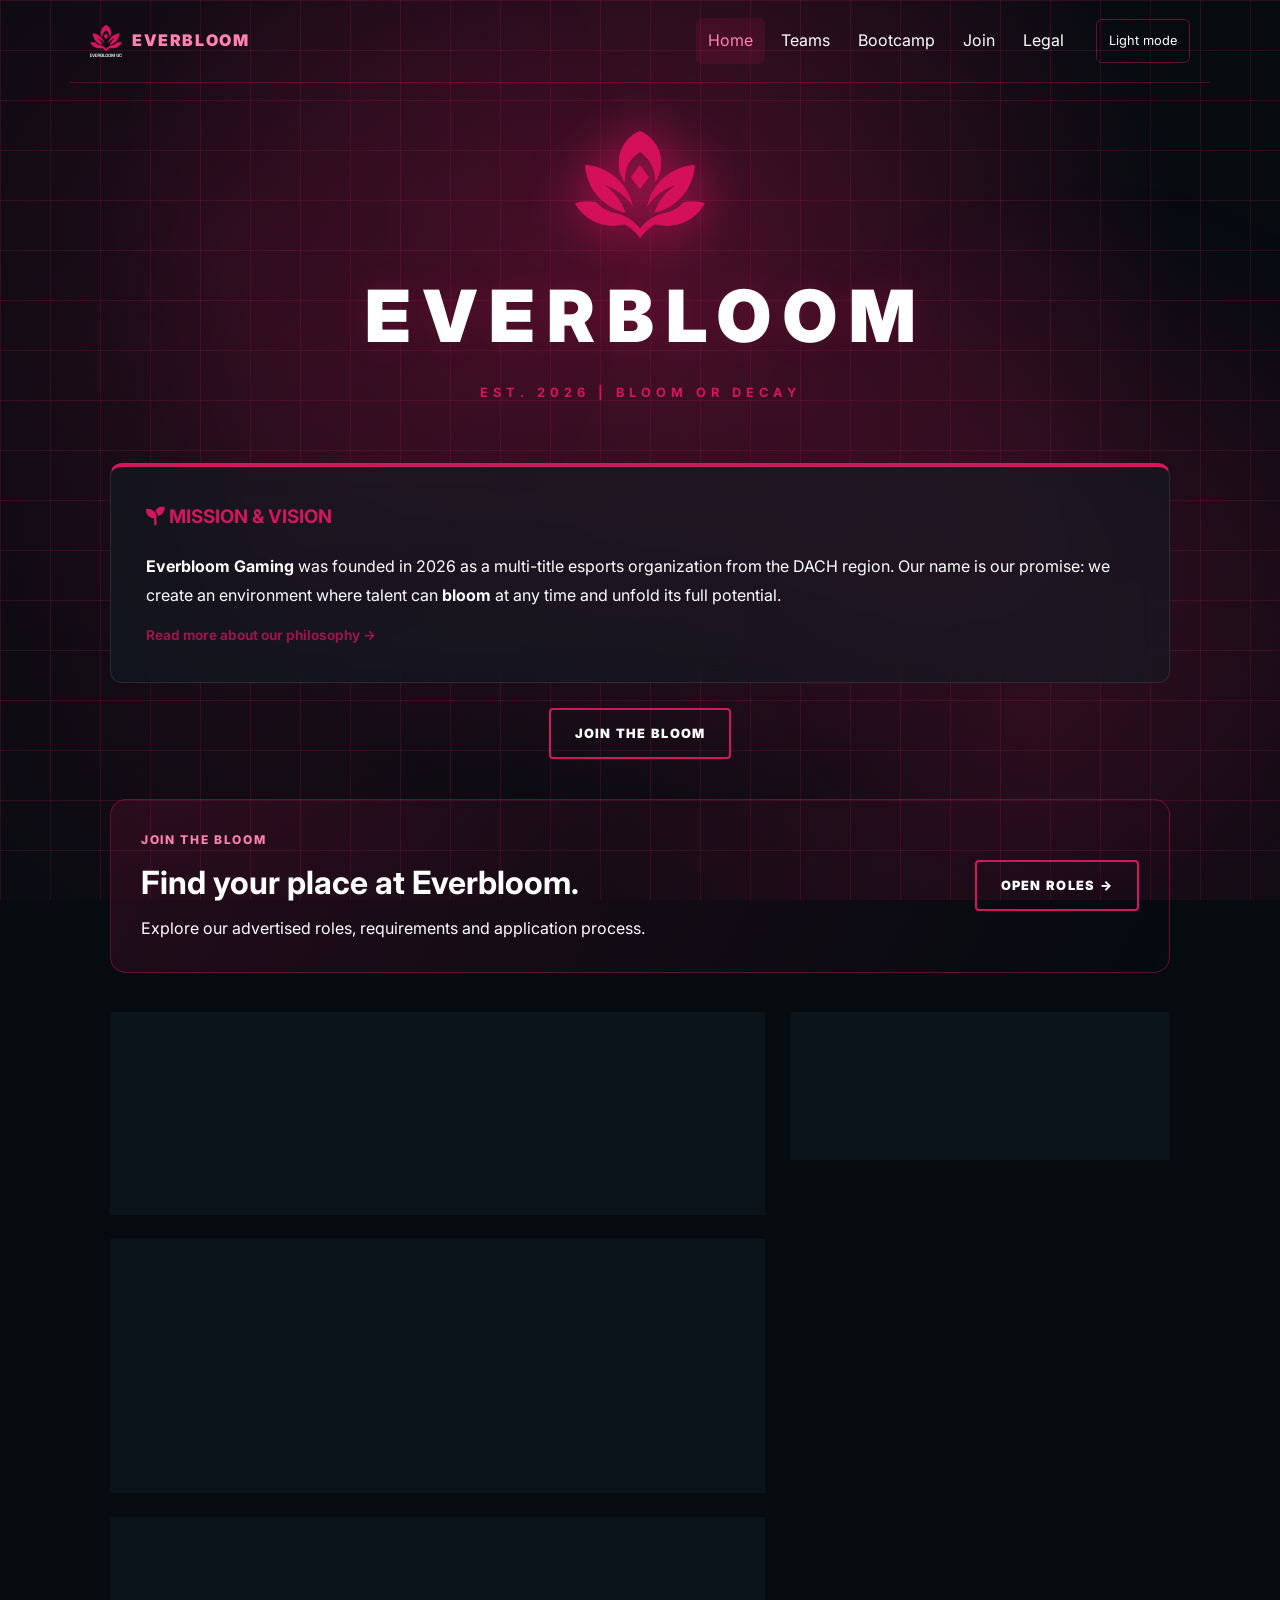
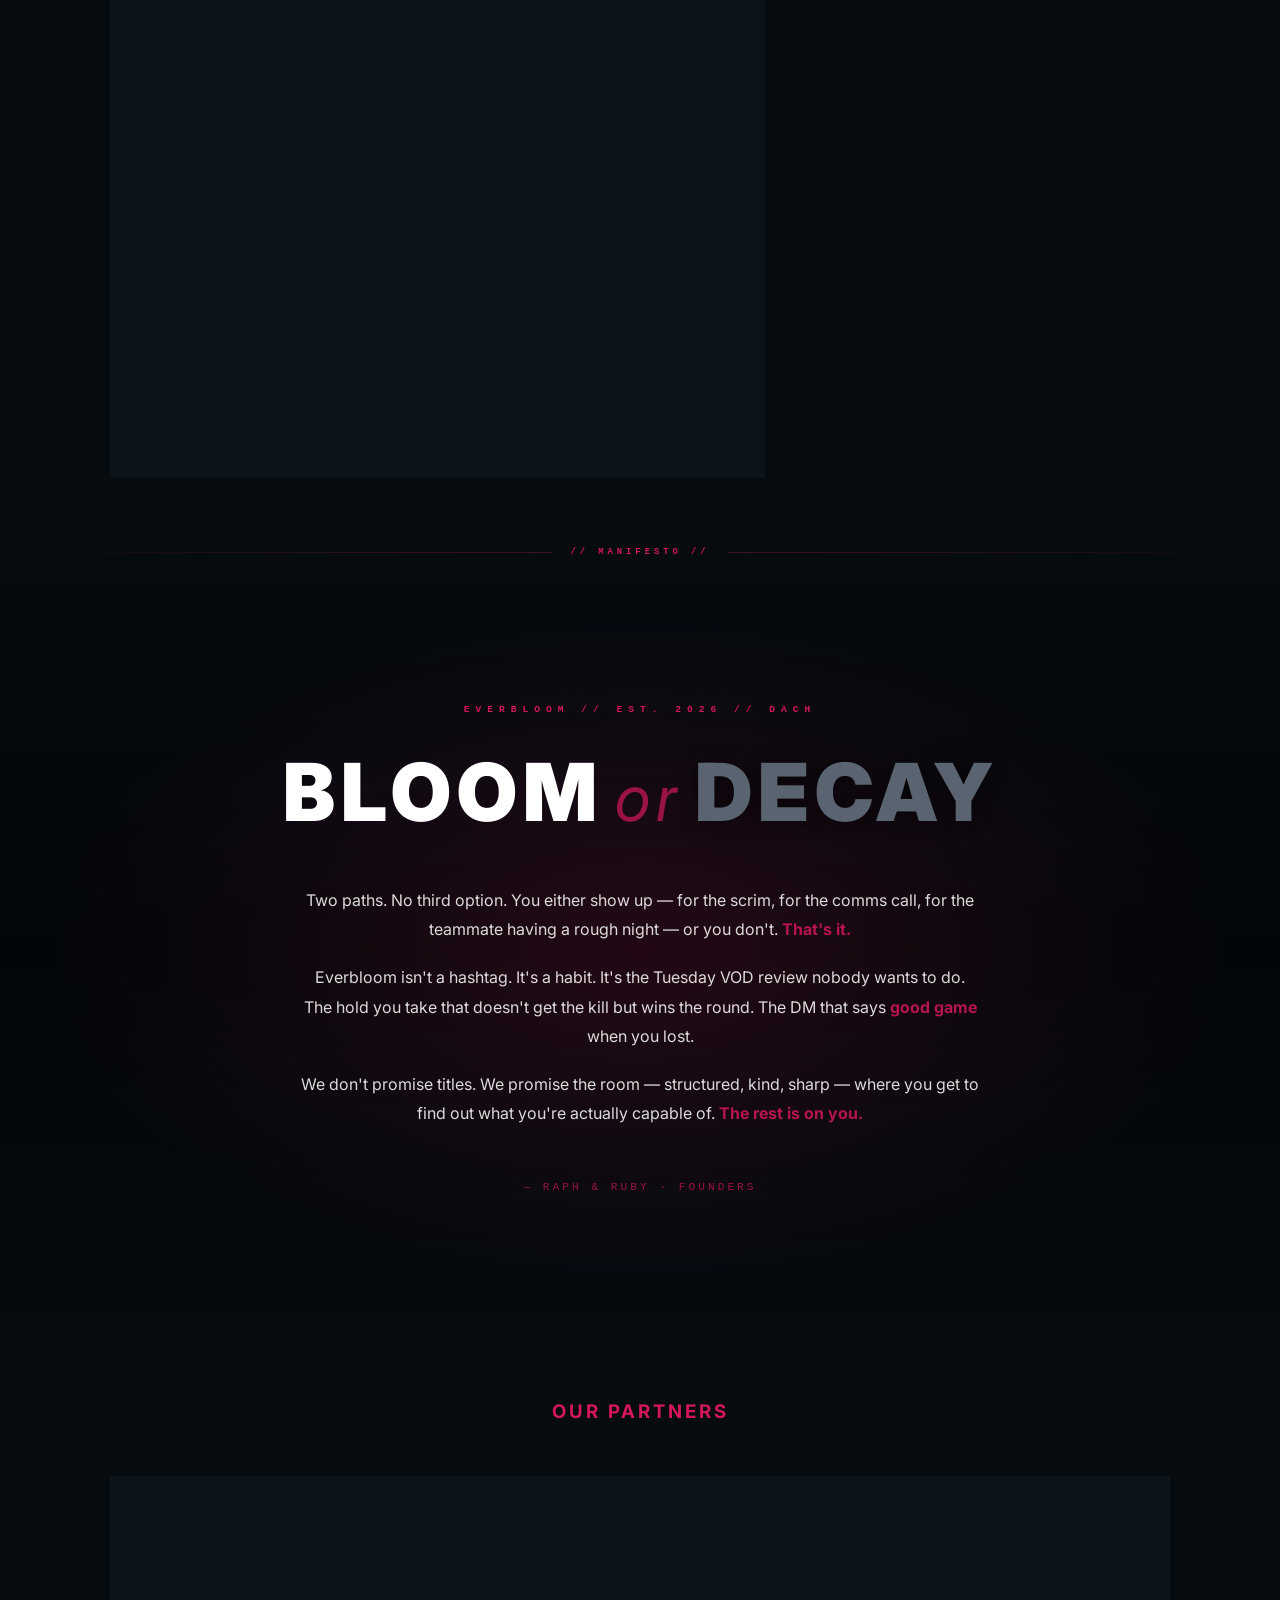
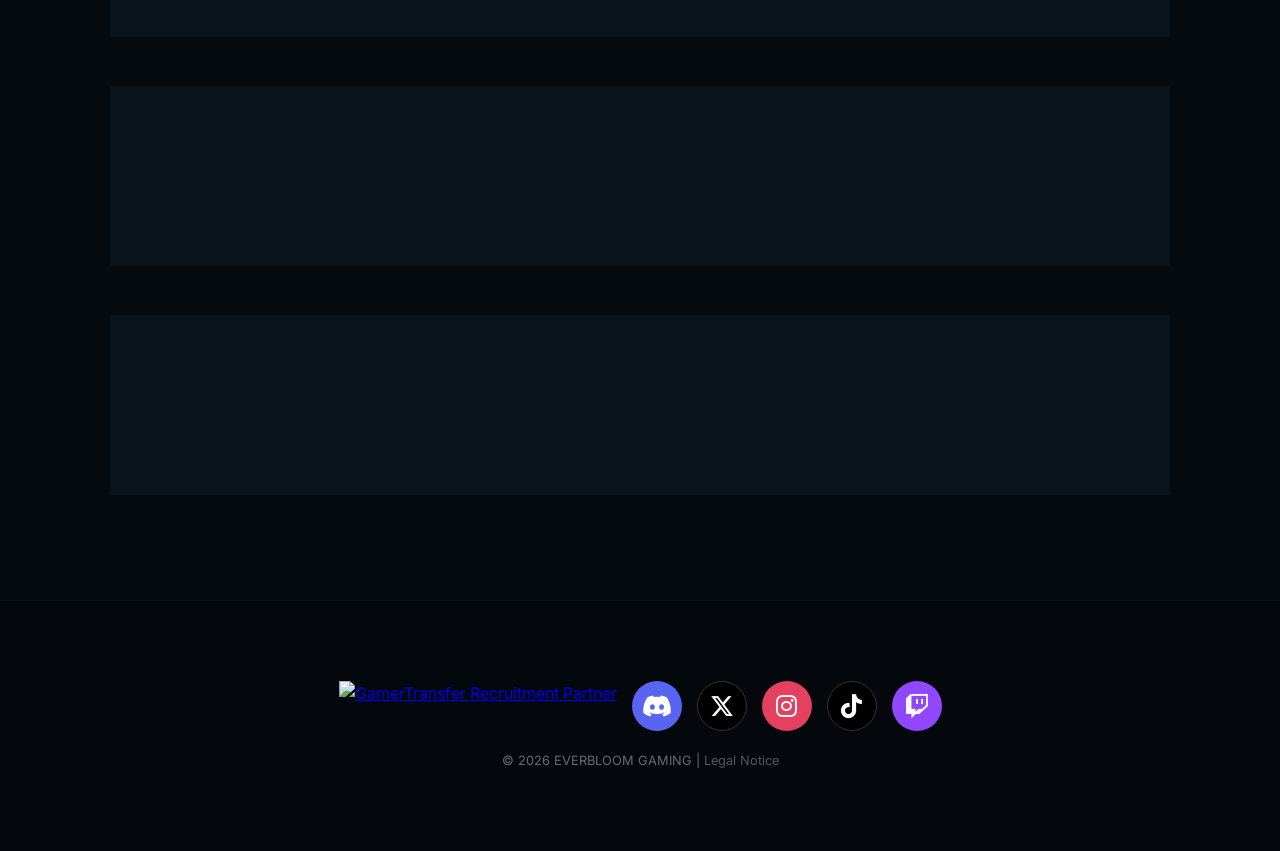
==== valorant/index.html @ b64ef1e9 "refactor: move Valorant website into valorant directory Keep a root entrypoint redirect and the sepa" ====
<!DOCTYPE html>

<html lang="en">
<head>
<script id="Cookiebot" src="https://consent.cookiebot.com/uc.js" data-cbid="54d300ce-7e9c-478a-9c9d-a1e8c9fdfa95" data-blockingmode="auto" type="text/javascript"></script>
<meta charset="utf-8"/>
<meta content="width=device-width, initial-scale=1.0" name="viewport"/>
<meta content="EVERBLOOM — a growing esports org from the DACH region. Competing in Valorant,  and beyond. Join the Bloom." name="description"/>
<meta content="#d4175b" name="theme-color"/>
<title>EVERBLOOM | Esports Org 🌸</title>
<link href="everbloomlogo.svg" rel="icon" type="image/svg+xml"/>
<link href="everbloomlogo.svg" rel="shortcut icon"/>
<link href="everbloomlogo.svg" rel="apple-touch-icon"/>
<link href="https://fonts.googleapis.com" rel="preconnect"/>
<link crossorigin="" href="https://fonts.gstatic.com" rel="preconnect"/>
<link href="https://cdnjs.cloudflare.com" rel="preconnect"/>
<link href="https://cdnjs.cloudflare.com/ajax/libs/font-awesome/6.5.1/css/all.min.css" rel="stylesheet"/>
<link href="https://fonts.googleapis.com/css2?family=Inter:wght@400;700;900&amp;display=swap" rel="stylesheet"/>
<style>
:root {
    --primary: #d4175b;
    --bg: #060b10;
    --card-bg: rgba(17, 27, 36, 0.6);
    --text: #ffffff;
    --nav-bg: rgba(6, 11, 16, 0.98);
    --card-gradient: #060b10;
    --card-gradient-mobile: #050810;
    --player-card-bg: #050810;
    --footer-bg: rgba(0,0,0,0.3);
    --footer-border: rgba(255,255,255,0.05);
    --bottom-nav-bg: rgba(6, 11, 16, 0.97);
    --bottom-nav-border: rgba(212, 23, 91, 0.3);
    --bottom-nav-text: rgba(255,255,255,0.5);
    --splash-bg: #060b10;
    --splash-text: #ffffff;
    --link-icon-color: white;
    --grid-opacity: 0.18;
    --grid-radial1: 0.35;
    --grid-radial2: 0.15;
    --grid-radial3: 0.10;
    --video-overlay: rgba(6,11,16,0.95);
    --color-x: #000000;
    --color-insta: #E4405F;
    --color-tiktok: #000000;
    --color-twitch: #9146FF;
    --color-discord: #5865F2;
    --rank-bronze: #824a33;
    --rank-silver: #ced4da;
    --rank-gold: #ffcf4b;
    --rank-ascendant: #22a970;
    --rank-immortal: #b92f41;
    --rank-diamond: #b784f2;
    --rank-platinum: #38b6ff;
    --rank-radiant: #ffeaae;
    --rank-diamond-glow: rgba(183, 132, 242, 0.5);
}

[data-theme="light"] {
    --bg: #faf5f7;
    --card-bg: rgba(255, 255, 255, 0.9);
    --text: #1a0a12;
    --nav-bg: rgba(250, 245, 247, 0.98);
    --card-gradient: #faf5f7;
    --card-gradient-mobile: #f9f0f5;
    --player-card-bg: #f0e4ec;
    --footer-bg: rgba(212, 23, 91, 0.04);
    --footer-border: rgba(212, 23, 91, 0.12);
    --bottom-nav-bg: rgba(250, 245, 247, 0.97);
    --bottom-nav-border: rgba(212, 23, 91, 0.2);
    --bottom-nav-text: rgba(26, 10, 18, 0.45);
    --splash-bg: #faf5f7;
    --splash-text: #1a0a12;
    --link-icon-color: #2a1020;
    --grid-opacity: 0.07;
    --grid-radial1: 0.10;
    --grid-radial2: 0.05;
    --grid-radial3: 0.04;
    --video-overlay: rgba(250,245,247,0.93);
}

body, .nav-overlay, .player-card, footer, #bottom-nav, #splash { transition: background 0.35s ease, background-color 0.35s ease, color 0.35s ease; }

* { box-sizing: border-box; margin: 0; padding: 0; }
html { scroll-behavior: smooth; }

body {
    width: 100%; overflow-x: hidden; background-color: var(--bg);
    color: var(--text); font-family: 'Inter', sans-serif;
    background-image:
        linear-gradient(rgba(212, 23, 91, var(--grid-opacity)) 1px, transparent 1px),
        linear-gradient(90deg, rgba(212, 23, 91, var(--grid-opacity)) 1px, transparent 1px),
        radial-gradient(circle at 50% 30%, rgba(212, 23, 91, var(--grid-radial1)) 0%, transparent 60%),
        radial-gradient(circle at 80% 80%, rgba(212, 23, 91, var(--grid-radial2)) 0%, transparent 40%),
        radial-gradient(circle at 20% 70%, rgba(212, 23, 91, var(--grid-radial3)) 0%, transparent 35%);
    background-size: 50px 50px, 50px 50px, 100% 100%, 100% 100%, 100% 100%;
    background-attachment: fixed;
}

body::before {
    content: ""; position: fixed; top: 0; left: 0; width: 100%; height: 100%;
    background: radial-gradient(circle at 15% 25%, rgba(212, 23, 91, 0.12) 0%, transparent 35%),
                radial-gradient(circle at 85% 60%, rgba(212, 23, 91, 0.10) 0%, transparent 30%);
    animation: orb-pulse 12s ease-in-out infinite alternate;
    pointer-events: none; z-index: -1;
}
@keyframes orb-pulse { 0% { opacity: 0.5; transform: scale(1); } 100% { opacity: 1; transform: scale(1.08); } }

body::after {
    content: ""; position: fixed; top: 0; left: 0; width: 100%; height: 100%;
    background: linear-gradient(to bottom, transparent 0%, rgba(212, 23, 91, 0.07) 50%, transparent 100%);
    background-size: 100% 180px; animation: scanline 10s linear infinite;
    pointer-events: none; z-index: 999;
}
@keyframes scanline { 0% { background-position: 0 -180px; } 100% { background-position: 0 100vh; } }

::-webkit-scrollbar { width: 8px; }
::-webkit-scrollbar-track { background: var(--bg); }
::-webkit-scrollbar-thumb { background: var(--primary); border-radius: 10px; }

#video-bg { position: fixed; top: 50%; left: 50%; min-width: 100%; min-height: 100%; z-index: -2; transform: translateX(-50%) translateY(-50%); object-fit: cover; filter: brightness(0.12); }
.video-overlay { position: fixed; top: 0; left: 0; width: 100%; height: 100%; background: radial-gradient(circle, rgba(6,11,16,0.1), var(--video-overlay)); z-index: -1; }
#particle-canvas { position: fixed; top: 0; left: 0; width: 100%; height: 100%; pointer-events: none; z-index: 1; }

.nav-toggle { position: fixed; top: 20px; left: 20px; z-index: 1001; background: var(--primary); border: none; width: 45px; height: 45px; border-radius: 5px; cursor: pointer; display: flex; flex-direction: column; align-items: center; justify-content: center; gap: 5px; }
.nav-toggle span { display: block; width: 22px; height: 2px; background: white; transition: 0.3s cubic-bezier(0.4, 0, 0.2, 1); position: relative; }
.nav-toggle.open span:nth-child(1) { transform: translateY(7px) rotate(45deg); }
.nav-toggle.open span:nth-child(2) { opacity: 0; transform: translateX(-10px); }
.nav-toggle.open span:nth-child(3) { transform: translateY(-7px) rotate(-45deg); }

.nav-overlay { position: fixed; top: 0; left: -300px; width: 280px; height: 100vh; background: var(--nav-bg); backdrop-filter: blur(25px); z-index: 1000; transition: left 0.5s ease, background 0.35s ease; display: flex; flex-direction: column; padding: 100px 30px 40px; border-right: 1px solid rgba(212, 23, 91, 0.2); }
.nav-overlay.active { left: 0; }
.nav-overlay a { font-size: 1.5rem; color: var(--text); text-decoration: none; text-transform: uppercase; font-weight: 900; margin: 15px 0; cursor: pointer; transition: color 0.3s ease, transform 0.3s ease; letter-spacing: 2px; }
.nav-overlay a:hover { color: var(--primary); text-shadow: 0 0 15px var(--primary); transform: translateX(10px); }
.nav-overlay a.nav-active { color: var(--primary); text-shadow: 0 0 15px var(--primary); }

#theme-toggle { position: fixed; top: 20px; right: 20px; z-index: 1002; background: var(--primary); border: none; width: 45px; height: 45px; border-radius: 50%; cursor: pointer; display: flex; align-items: center; justify-content: center; color: white; font-size: 1.1rem; box-shadow: 0 0 15px rgba(212, 23, 91, 0.4); transition: transform 0.3s, box-shadow 0.3s; }
#theme-toggle:hover { transform: scale(1.1) rotate(20deg); box-shadow: 0 0 25px var(--primary); }

header { padding: 100px 20px 40px; display: flex; flex-direction: column; align-items: center; justify-content: center; text-align: center; width: 100%; }
.logo-main { width: 130px; filter: drop-shadow(0 0 25px var(--primary)); margin-bottom: 20px; transition: transform 0.3s ease; cursor: pointer; display: block; }

.glitch-text { font-size: clamp(2.5rem, 8vw, 4.5rem); font-weight: 900; text-transform: uppercase; position: relative; display: inline-block; letter-spacing: 12px; padding-left: 12px; color: var(--text); animation: glitch 500ms infinite; margin: 0 auto; }
@keyframes glitch {
    0%   { text-shadow: 0.05em 0 0 rgba(255,0,0,0.75), -0.05em -0.025em 0 rgba(0,255,0,0.75), -0.025em 0.05em 0 rgba(0,0,255,0.75); }
    14%  { text-shadow: 0.05em 0 0 rgba(255,0,0,0.75), -0.05em -0.025em 0 rgba(0,255,0,0.75), -0.025em 0.05em 0 rgba(0,0,255,0.75); }
    15%  { text-shadow: -0.05em -0.025em 0 rgba(255,0,0,0.75), 0.025em 0.025em 0 rgba(0,255,0,0.75), -0.05em -0.05em 0 rgba(0,0,255,0.75); }
    49%  { text-shadow: -0.05em -0.025em 0 rgba(255,0,0,0.75), 0.025em 0.025em 0 rgba(0,255,0,0.75), -0.05em -0.05em 0 rgba(0,0,255,0.75); }
    50%  { text-shadow: 0.025em 0.05em 0 rgba(255,0,0,0.75), 0.05em 0 0 rgba(0,255,0,0.75), 0 -0.05em 0 rgba(0,0,255,0.75); }
    99%  { text-shadow: 0.025em 0.05em 0 rgba(255,0,0,0.75), 0.05em 0 0 rgba(0,255,0,0.75), 0 -0.05em 0 rgba(0,0,255,0.75); }
    100% { text-shadow: -0.025em 0 0 rgba(255,0,0,0.75), -0.025em -0.025em 0 rgba(0,255,0,0.75), -0.025em -0.05em 0 rgba(0,255,0,0.75); }
}

.container { max-width: 1100px; margin: auto; padding: 20px; }
.info-card { background: var(--card-bg); padding: 35px; border-radius: 12px; border: 1px solid rgba(255, 255, 255, 0.1); border-top: 4px solid var(--primary); margin-bottom: 25px; backdrop-filter: blur(15px); transition: background 0.35s ease; }
.info-card h3 { margin-top: 0; color: var(--primary); text-transform: uppercase; margin-bottom: 20px; }
[data-theme="light"] .info-card { border-color: rgba(212, 23, 91, 0.15); }

.apply-container { text-align: center; margin: 20px 0 40px; }
.apply-btn { display: inline-block; background: transparent; color: var(--text); padding: 18px 45px; border-radius: 4px; text-decoration: none; font-weight: 900; text-transform: uppercase; letter-spacing: 3px; transition: background 0.4s, color 0.4s, box-shadow 0.4s, transform 0.4s; border: 2px solid var(--primary); cursor: pointer; }
.apply-btn:hover { background: var(--primary); color: white !important; box-shadow: 0 0 35px var(--primary); transform: scale(1.05); }

.home-grid { display: grid; grid-template-columns: 1fr 380px; gap: 25px; align-items: start; }
@media (max-width: 1000px) { .home-grid { grid-template-columns: 1fr; } }

.partners-list { display: flex; flex-direction: column; gap: 25px; width: 100%; }
.partner-card-long { display: flex; align-items: center; justify-content: space-between; gap: 30px; text-align: left; }
@media (max-width: 768px) { .partner-card-long { flex-direction: column; text-align: center; } }

.roster-grid-container { display: flex; flex-direction: column; gap: 20px; align-items: center; width: 100%; }
.roster-row-top, .roster-row-bottom { display: grid; grid-template-columns: repeat(3, 1fr); gap: 20px; width: 100%; }
.roster-2nd-row { grid-template-columns: repeat(2, 1fr); width: 66%; }
.raph-container { display:grid; grid-template-columns:1fr; gap:20px; width:33%; margin:0 auto; }
@media (max-width: 850px) { .raph-container { width:100%; } }
@media (max-width: 768px) { .roster-teaser-grid { grid-template-columns: 1fr !important; } }

@media (max-width: 850px) { .roster-row-top, .roster-row-bottom, .roster-2nd-row { grid-template-columns: 1fr; width: 100%; } }

.management-grid { display: grid; grid-template-columns: repeat(auto-fit, minmax(280px, 1fr)); gap: 30px; width: 100%; max-width: 900px; justify-items: center; }

.player-card { background: var(--player-card-bg); border-radius: 10px; min-height: 420px; position: relative; overflow: hidden; border: 1px solid rgba(212, 23, 91, 0.25); transition: border-color 0.4s, box-shadow 0.4s, background 0.35s; width: 100%; isolation: isolate; box-shadow: 0 0 0 2px rgba(0,0,0,0.8), inset 0 0 40px rgba(0,0,0,0.95); }
.player-img { position: absolute; top: 0; left: 0; width: 100%; height: 100%; object-fit: cover; opacity: 0.35; z-index: 1; transition: 0.5s; }
.player-card:hover .player-img { opacity: 0.5; transform: scale(1.05); }
[data-theme="light"] .player-card { box-shadow: 0 4px 20px rgba(212,23,91,0.1), inset 0 0 40px rgba(255,255,255,0.3); }
[data-theme="light"] .player-img { opacity: 0.55; }
[data-theme="light"] .player-card:hover .player-img { opacity: 0.7; }

#reyna-special { position: absolute; top: 35%; left: 50%; transform: translate(-50%, -50%) scale(1.4); width: 100%; height: 100%; object-fit: contain; opacity: 0.45; z-index: 1; transition: 0.5s ease; }
.player-card:hover #reyna-special { transform: translate(-50%, -50%) scale(1.55); opacity: 0.6; }
[data-theme="light"] #reyna-special { opacity: 0.6; }

.card-content { position: absolute; bottom: 0; width: 100%; padding: 20px; background: linear-gradient(transparent, var(--card-gradient) 85%); z-index: 10; transition: background 0.35s ease; }
.player-links { display: flex; gap: 12px; align-items: center; margin-top: 10px; }
.tracker-icon { height: 18px; filter: brightness(1.2); transition: 0.3s; }
.player-link-icon { color: var(--link-icon-color); font-size: 1.1rem; transition: color 0.3s; text-decoration: none; }
.player-link-icon:hover { color: var(--primary); }

.rank-tag { padding: 5px 12px; border-radius: 4px; font-size: 0.7rem; border: 1px solid; font-weight: 800; display: inline-block; margin: 8px 0; text-transform: uppercase; }
.rank-bronze   { color: var(--rank-bronze);   border-color: var(--rank-bronze);   box-shadow: 0 0 10px var(--rank-bronze); }
.rank-silver   { color: var(--rank-silver);   border-color: var(--rank-silver);   box-shadow: 0 0 10px var(--rank-silver); }
.rank-gold     { color: var(--rank-gold);     border-color: var(--rank-gold);     box-shadow: 0 0 10px var(--rank-gold); }
.rank-diamond  { color: var(--rank-diamond);  border-color: var(--rank-diamond);  box-shadow: 0 0 15px var(--rank-diamond-glow); text-shadow: 0 0 5px var(--rank-diamond-glow); }
.rank-platinum { color: var(--rank-platinum); border-color: var(--rank-platinum); box-shadow: 0 0 10px var(--rank-platinum); }
.rank-ascendant{ color: var(--rank-ascendant);border-color: var(--rank-ascendant);box-shadow: 0 0 10px var(--rank-ascendant); }
.rank-immortal { color: var(--rank-immortal); border-color: var(--rank-immortal); box-shadow: 0 0 10px var(--rank-immortal); }
.rank-radiant  { color: var(--rank-radiant);  border-color: var(--rank-radiant);  box-shadow: 0 0 10px var(--rank-radiant); }

footer { text-align: center; padding: 60px 20px; background: var(--footer-bg); border-top: 1px solid var(--footer-border); }
.footer-socials { display: flex; justify-content: center; gap: 15px; margin-bottom: 20px; flex-wrap: wrap; }
.soc-link { width: 50px; height: 50px; display: flex; align-items: center; justify-content: center; border-radius: 50%; color: white; text-decoration: none; font-size: 1.5rem; transition: 0.3s; }
.sl-discord { background: var(--color-discord); }
.sl-x        { background: var(--color-x); border: 1px solid #333; }
.sl-insta    { background: var(--color-insta); }
.sl-tiktok   { background: var(--color-tiktok); border: 1px solid #333; }
.sl-twitch   { background: var(--color-twitch); }

.reveal { opacity: 0; transform: translateY(30px); transition: all 0.8s cubic-bezier(0.2, 0.8, 0.2, 1); }
.reveal.active { opacity: 1; transform: translateY(0); }
.page-section { display: block; padding: 60px 0; }
#home { min-height: 100vh; padding-top: 0; }

@media (max-width: 600px) {
    header { padding: 80px 15px 30px; }
    .logo-main { width: 90px; }
    .glitch-text { font-size: clamp(1.8rem, 11vw, 3rem); letter-spacing: 6px; }
    .container { padding: 12px; }
    .info-card { padding: 20px 16px; }
    .apply-btn { padding: 14px 28px; font-size: 0.8rem; letter-spacing: 2px; }
    .home-grid { grid-template-columns: 1fr !important; gap: 15px; }
    .player-card { display: flex !important; flex-direction: row !important; min-height: 130px !important; max-height: 145px !important; overflow: hidden; }
    .player-img { position: relative !important; top: auto !important; left: auto !important; width: 120px !important; height: 145px !important; object-fit: cover !important; object-position: top center !important; flex-shrink: 0 !important; opacity: 0.95 !important; transform: none !important; }
    #reyna-special { position: relative !important; top: auto !important; left: auto !important; transform: none !important; width: 120px !important; height: 145px !important; object-fit: cover !important; object-position: top center !important; flex-shrink: 0 !important; opacity: 0.95 !important; }
    .card-content { position: relative !important; background: linear-gradient(to right, var(--card-gradient-mobile) 50%, rgba(5,8,16,0.85)) !important; display: flex !important; flex-direction: column !important; justify-content: center !important; padding: 12px 14px !important; flex: 1 !important; width: auto !important; z-index: 10; }
    .player-links { margin-top: 5px; }
    .card-content small { font-size: 0.58rem; }
    .rank-tag { font-size: 0.62rem; padding: 2px 7px; margin: 4px 0; }
    .player-card .card-content[style*="top:0"] { position: relative !important; background: linear-gradient(135deg, rgba(212,23,91,0.1), rgba(5,8,16,0.98)) !important; padding: 10px 12px !important; justify-content: center !important; min-height: 130px; }
    .player-card .card-content[style*="top:0"] .apply-btn { padding: 6px 12px !important; font-size: 0.6rem !important; margin-top: 6px !important; letter-spacing: 1px !important; }
    .player-card .card-content[style*="top:0"] div[style*="font-size:1.4rem"],
    .player-card .card-content[style*="top:0"] div[style*="font-size: 1.4rem"] { font-size: 1rem !important; }
    .player-card .card-content[style*="top:0"] div[style*="font-size:0.75rem"] { font-size: 0.65rem !important; margin-bottom: 4px !important; }
    .roster-row-top, .roster-row-bottom, .roster-2nd-row { grid-template-columns: 1fr !important; width: 100% !important; }
    .management-grid { grid-template-columns: 1fr; max-width: 100%; }
    .partner-card-long { flex-direction: column; text-align: center; gap: 15px; }
    .partner-card-long img { max-width: 130px !important; }
    .footer-socials { gap: 10px; }
    .soc-link { width: 42px; height: 42px; font-size: 1.2rem; }
    .page-section { padding: 40px 0; }
    .nav-overlay { width: 100%; left: -100%; }
    .nav-overlay.active { left: 0; }
    .nav-overlay a { font-size: 1.3rem; }
    #theme-toggle { width: 38px; height: 38px; font-size: 0.9rem; top: 16px; right: 16px; }
}

@media (max-width: 600px) {
    [data-theme="light"] .card-content { background: linear-gradient(to right, var(--card-gradient-mobile) 50%, rgba(250,245,247,0.85)) !important; }
    [data-theme="light"] .player-card .card-content[style*="top:0"] { background: linear-gradient(135deg, rgba(212,23,91,0.08), rgba(250,245,247,0.98)) !important; }
}

/* ========== NEW SPLASH WITH PETALS ========== */
#splash { position: fixed; inset: 0; z-index: 9999; background: radial-gradient(ellipse at 50% 50%, #1a0a16 0%, #060b10 70%); display: flex; flex-direction: column; align-items: center; justify-content: center; transition: opacity 0.8s ease, visibility 0.8s ease; }
#splash.hidden { opacity: 0; visibility: hidden; }
#splash canvas { position: absolute; inset: 0; z-index: 1; }
#splash .vign { position: absolute; inset: 0; z-index: 2; pointer-events: none; background: radial-gradient(circle at 50% 50%, transparent 30%, rgba(0, 0, 0, .55) 100%); }
#splash .splash-center { position: relative; z-index: 5; display: flex; flex-direction: column; align-items: center; opacity: 0; animation: splash-fade-in 1.4s .4s forwards; }
#splash .splash-logo { width: 120px; filter: drop-shadow(0 0 40px var(--primary)); animation: splash-bloom 1.6s cubic-bezier(.2, .8, .2, 1) .2s both; }
#splash .splash-title { font-size: 2.5rem; margin-top: 28px; letter-spacing: 14px; font-weight: 900; text-transform: uppercase; opacity: 0; animation: splash-up .8s .8s forwards; }
#splash .splash-sub { color: var(--primary); letter-spacing: 5px; font-weight: bold; font-size: 0.8rem; margin-top: 12px; opacity: 0; animation: splash-up .8s 1s forwards; }
#splash .splash-bar { width: 240px; height: 3px; background: rgba(212, 23, 91, .15); margin-top: 30px; border-radius: 2px; overflow: hidden; opacity: 0; animation: splash-up .5s 1.2s forwards; }
#splash .splash-bar::after { content: ""; display: block; height: 100%; width: 0; background: var(--primary); box-shadow: 0 0 12px var(--primary); animation: splash-load 1.8s 1.3s ease-out forwards; }
@keyframes splash-bloom { 0% { transform: scale(.3) rotate(-30deg); opacity: 0; filter: drop-shadow(0 0 0 var(--primary)); } 60% { transform: scale(1.1) rotate(8deg); opacity: 1; } 100% { transform: scale(1) rotate(0); } }
@keyframes splash-fade-in { to { opacity: 1; } }
@keyframes splash-up { from { opacity: 0; transform: translateY(8px); } to { opacity: 1; transform: translateY(0); } }
@keyframes splash-load { to { width: 100%; } }

#back-to-top { position: fixed; bottom: 90px; right: 20px; z-index: 1002; width: 44px; height: 44px; border-radius: 50%; background: var(--primary); border: none; color: white; font-size: 1.2rem; cursor: pointer; display: flex; align-items: center; justify-content: center; opacity: 0; transform: translateY(20px); transition: 0.3s ease; pointer-events: none; box-shadow: 0 0 15px var(--primary); }
#back-to-top.visible { opacity: 1; transform: translateY(0); pointer-events: all; }
#back-to-top:hover { transform: translateY(-3px); box-shadow: 0 0 25px var(--primary); }

#bottom-nav { display: none; position: fixed; bottom: 0; left: 0; width: 100%; z-index: 1002; background: var(--bottom-nav-bg); backdrop-filter: blur(20px); border-top: 1px solid var(--bottom-nav-border); padding: 8px 0 calc(8px + env(safe-area-inset-bottom)); }
#bottom-nav ul { display: flex; justify-content: space-around; list-style: none; margin: 0; padding: 0; }
#bottom-nav ul li a { display: flex; flex-direction: column; align-items: center; gap: 3px; color: var(--bottom-nav-text); text-decoration: none; font-size: 0.6rem; font-weight: 700; letter-spacing: 1px; text-transform: uppercase; transition: 0.3s; }
#bottom-nav ul li a i { font-size: 1.2rem; }
#bottom-nav ul li a.active, #bottom-nav ul li a:hover { color: var(--primary); }
#bottom-nav ul li a.active i { text-shadow: 0 0 10px var(--primary); }
@media (max-width: 768px) { #bottom-nav { display: block; } #back-to-top { bottom: 80px; } body { padding-bottom: 65px; } .nav-toggle { display: none; } }

.typing-cursor { display: inline-block; width: 2px; height: 0.9em; background: var(--primary); margin-left: 2px; animation: blink 0.7s step-end infinite; vertical-align: middle; }
@keyframes blink { 50% { opacity: 0; } }

#bg-shapes { position: fixed; top: 0; left: 0; width: 100%; height: 100%; pointer-events: none; z-index: 0; overflow: hidden; }
.bg-shape { position: absolute; border: 1px solid rgba(212,23,91,0.18); fill: none; }
.shape-sq1 { width: 120px; height: 120px; top: 15%; left: 8%; animation: rot-cw 20s linear infinite; transform-origin: center; }
.shape-sq2 { width: 80px; height: 80px; top: 15%; left: 8%; border-color: rgba(212,23,91,0.1); animation: rot-ccw 28s linear infinite; transform-origin: center; }
.shape-sq3 { width: 200px; height: 200px; top: 8%; left: 2%; border-color: rgba(212,23,91,0.06); animation: rot-cw 45s linear infinite; transform-origin: center; }
.shape-sq4 { width: 100px; height: 100px; top: 60%; right: 5%; animation: rot-ccw 22s linear infinite; transform-origin: center; }
.shape-sq5 { width: 60px; height: 60px; top: 60%; right: 5%; border-color: rgba(212,23,91,0.1); animation: rot-cw 16s linear infinite; transform-origin: center; }
.shape-sq6 { width: 160px; height: 160px; top: 55%; right: 2%; border-color: rgba(212,23,91,0.06); animation: rot-ccw 38s linear infinite; transform-origin: center; }
.shape-ring { width: 300px; height: 300px; border-radius: 50%; border-color: rgba(212,23,91,0.07); border-style: dashed; top: 50%; left: 50%; margin-left: -150px; margin-top: -150px; animation: rot-cw 60s linear infinite; transform-origin: center; }
@keyframes rot-cw  { from { transform: rotate(0deg); } to { transform: rotate(360deg); } }
@keyframes rot-ccw { from { transform: rotate(0deg); } to { transform: rotate(-360deg); } }
     
/* ========== TIMELINE ========== */
.timeline{position:relative;padding:20px 0}
.timeline::before{content:"";position:absolute;left:50%;top:0;bottom:0;width:2px;
  background:linear-gradient(to bottom,transparent,var(--primary) 10%,var(--primary) 90%,transparent);
  transform:translateX(-50%)}
@media(max-width:760px){.timeline::before{left:30px}}
.tl-row{display:grid;grid-template-columns:1fr 80px 1fr;gap:0;margin-bottom:40px;align-items:center}
.tl-row:nth-child(odd) .tl-card{grid-column:1;text-align:right}
.tl-row:nth-child(even) .tl-card{grid-column:3}
.tl-row:nth-child(odd) .tl-spacer{grid-column:3}
.tl-row:nth-child(even) .tl-spacer{grid-column:1}
.tl-dot{grid-column:2;width:18px;height:18px;border-radius:50%;background:var(--primary);justify-self:center;
  box-shadow:0 0 0 4px var(--bg),0 0 16px var(--primary);position:relative;z-index:2}
.tl-card{background:var(--card-bg);border:1px solid rgba(212,23,91,.2);border-radius:8px;padding:22px;
  backdrop-filter:blur(10px)}
.tl-date{font-size:.7rem;color:var(--primary);letter-spacing:2px;font-weight:700;margin-bottom:6px;font-family:monospace}
.tl-title{font-weight:900;font-size:1rem;letter-spacing:1px;margin-bottom:6px}
.tl-desc{font-size:.82rem;opacity:.75;line-height:1.6}
@media(max-width:760px){
  .tl-row{grid-template-columns:60px 1fr;gap:18px;margin-bottom:30px}
  .tl-row .tl-card,.tl-row:nth-child(odd) .tl-card,.tl-row:nth-child(even) .tl-card{grid-column:2;text-align:left}
  .tl-row .tl-spacer{display:none}
  .tl-dot{grid-column:1;justify-self:center}
}

/* ========== MANIFESTO ========== */
.manifesto-section{padding:100px 20px;position:relative;overflow:hidden;text-align:center}
.manifesto-section::before{content:"";position:absolute;inset:0;
  background:radial-gradient(ellipse at center,rgba(212,23,91,.15) 0%,transparent 65%),
  linear-gradient(180deg,transparent,rgba(0,0,0,.4),transparent);z-index:-1}
.manifesto-stamp{font-size:.6rem;letter-spacing:6px;color:var(--primary);margin-bottom:30px;font-weight:700;font-family:monospace}
.manifesto-title{font-size:clamp(2.2rem,7vw,5rem);font-weight:900;letter-spacing:6px;line-height:1.1;margin-bottom:50px}
.manifesto-title .bloom{display:inline-block}
.manifesto-title .or-txt{font-style:italic;color:var(--primary);font-weight:400;font-size:.8em;margin:0 12px;opacity:.7}
.manifesto-title .decay{display:inline-block;color:#5a6470;text-shadow:0 0 18px rgba(0,0,0,.6)}
[data-theme="light"] .manifesto-title .decay{color:#aaa}
.manifesto-body{max-width:680px;margin:0 auto;font-size:1rem;line-height:1.85;opacity:.85}
.manifesto-body p+p{margin-top:18px}
.manifesto-body em{color:var(--primary);font-style:normal;font-weight:700}
.manifesto-sig{margin-top:50px;font-size:.7rem;letter-spacing:3px;color:var(--primary);opacity:.7;font-family:monospace}

/* ========== SECTION HEADER ========== */
.section-h{text-align:center;margin-bottom:50px}
.section-h .kicker{font-size:.65rem;letter-spacing:5px;color:var(--primary);font-weight:900;text-transform:uppercase;margin-bottom:12px}
.section-h h2{font-size:clamp(1.6rem,4vw,2.4rem);font-weight:900;letter-spacing:6px;text-transform:uppercase}
.section-h p{font-size:.9rem;opacity:.6;margin-top:14px;max-width:560px;margin-left:auto;margin-right:auto;line-height:1.7}

/* ========== DIVIDER ========== */
.glitch-divider{height:60px;display:flex;align-items:center;justify-content:center;overflow:hidden;position:relative}
.glitch-divider::before{content:"";position:absolute;left:0;right:0;top:50%;height:1px;
  background:linear-gradient(90deg,transparent,var(--primary),transparent);opacity:.35}
.glitch-divider span{font-size:.55rem;letter-spacing:4px;color:var(--primary);background:var(--bg);
  padding:0 18px;position:relative;font-weight:700;font-family:monospace}
</style>
<!-- BEGIN SHARED CSS -->
<style>
/* Shared mobile, navigation and editorial components. */
:root { --accent-accessible: #ff82b1; }
.unified-site { --primary: #d4175b; --text: #fff; --player-card-bg: #111b24; --content-muted: #c0c6ce; margin: 0; padding: 0; }
.unified-site *, .unified-site *::before, .unified-site *::after { box-sizing: border-box; }
.site-nav { max-width: 1140px; margin: auto; padding: 18px 20px; display: flex; flex-wrap: wrap; align-items: center; gap: 20px; border-bottom: 1px solid #d4175b55; position: relative; z-index: 10; }
.site-brand { display: flex; align-items: center; gap: 10px; font-weight: 900; letter-spacing: .1em; text-decoration: none; color: var(--accent-accessible); }
.site-nav-links { display: flex; flex-wrap: wrap; gap: 4px; margin-left: auto; }
.site-nav-links a { color: var(--text); text-decoration: none; padding: 10px 12px; border-radius: 6px; min-height: 44px; }
.site-nav-links a:hover, .site-nav-links a[aria-current] { background: #d4175b22; color: var(--accent-accessible); }
#site-theme { background: transparent; color: var(--text); border: 1px solid #d4175b77; border-radius: 6px; padding: 10px 12px; min-height: 44px; cursor: pointer; font: inherit; font-size: .8rem; }
.unified-site .container { width: min(100%,1100px); }
.unified-site header { padding-top: 48px !important; }
.legal-page { background: var(--bg,#060b10); color: var(--text); }
.legal-page .container { width: min(calc(100% - 32px),900px); margin: 40px auto; padding: clamp(20px,5vw,40px); background: var(--player-card-bg); }
.legal-page h1 { font-size: clamp(1.7rem,5vw,2.5rem); }
.legal-page h1, .legal-page h2, .legal-page a { color: var(--accent-accessible); }
.legal-page .container a { color: var(--accent-accessible) !important; overflow-wrap: anywhere; }
.legal-page p, .legal-page li { color: var(--content-muted); }
.legal-page strong { color: var(--text); }
.legal-page .address-box { overflow-wrap: anywhere; font-size: 1rem; }
.legal-page footer { padding: 24px; color: var(--content-muted); }
.bootcamp-page .info-card { margin-bottom: 24px; }
[data-theme="light"] .unified-site { --text: #1a0a12; --player-card-bg: #fff; --content-muted: #514550; --bg: #faf5f7; }
[data-theme="light"] .opening, [data-theme="light"] .application-steps li { background: #fff; }
[data-theme="light"] .join-hero > p:not(.eyebrow) { color: var(--content-muted); }
@media(max-width:700px) {
 .site-nav { gap: 10px; padding: 12px; }
 .site-brand { font-size: .9rem; }
 .site-nav-links { order: 3; flex: 1 0 100%; margin: 0; justify-content: space-between; gap: 0; }
 .site-nav-links a { padding: 10px 8px; font-size: .8rem; }
 #site-theme { margin-left: auto; }
 .unified-site header { padding-top: 32px !important; }
}
[data-theme="light"] { --accent-accessible: #a60c49; }
html { scroll-padding-top: 85px; }
body { line-height: 1.6; }
a, button, summary { -webkit-tap-highlight-color: transparent; }
a:focus-visible, button:focus-visible, summary:focus-visible, input:focus-visible, select:focus-visible { outline: 3px solid var(--accent-accessible); outline-offset: 5px; }
.skip-link { position: fixed; top: -100px; left: 16px; z-index: 9999; padding: 12px 20px; background: white; color: #111; }
.skip-link:focus { top: 12px; }
.reveal { opacity: 1; transform: none; }
.glitch-text { animation: none; text-shadow: 0 0 30px #d4175b33; }
header .logo-main { margin-left: auto; margin-right: auto; }
body::before, body::after, .bg-shape { animation: none !important; }
body::after { display: none; }
.nav-overlay { overflow-y: auto; overscroll-behavior: contain; height: 100dvh; padding-top: 80px; }
.nav-overlay > a { font-size: 1.1rem; margin: 8px 0; }
.nav-overlay a { min-height: 44px; display: inline-flex; align-items: center; }
.nav-overlay.active { box-shadow: 0 0 0 100vmax #0009; }
.nav-overlay[inert] { visibility: hidden; }
.nav-toggle { z-index: 1003; }
.eyebrow { color: var(--accent-accessible); font-weight: 800; letter-spacing: .14em; font-size: .75rem; text-transform: uppercase; }
.recruitment-teaser, .join-callout { border: 1px solid #d4175b66; border-radius: 16px; padding: 30px; background: linear-gradient(120deg,#d4175b22,transparent); margin: 25px 0 40px; }
.recruitment-teaser { display: flex; align-items: center; justify-content: space-between; gap: 24px; }
.recruitment-teaser h2 { font-size: clamp(1.4rem,4vw,2rem); margin: 8px 0; }
.apply-btn { white-space: normal; text-align: center; line-height: 1.5; font-size: .8rem; letter-spacing: .1em; padding: 14px 24px; }
.team-jump { display: flex; gap: 12px; flex-wrap: wrap; margin: 0 0 40px; }
.team-jump a { border: 1px solid #d4175b66; border-radius: 24px; padding: 10px 18px; color: var(--text); text-decoration: none; }
.team-jump a:hover { background: #d4175b33; }
.team-section { margin-bottom: 56px; scroll-margin-top: 30px; }
.team-heading { display: flex; flex-wrap: wrap; align-items: baseline; gap: 12px; justify-content: space-between; border-bottom: 1px solid #d4175b55; padding-bottom: 16px; margin-bottom: 24px; }
.team-heading h2 { font-size: 1.5rem; }
.team-heading span { color: var(--accent-accessible); font-size: .85rem; }
.team-grid { display: grid; grid-template-columns: repeat(3,minmax(0,1fr)); gap: 20px; }
.team-player { border: 1px solid #d4175b55; border-radius: 14px; overflow: hidden; background: var(--player-card-bg); }
.team-player > img { width: 100%; height: 210px; object-fit: contain; background: radial-gradient(ellipse at bottom,#d4175b33,transparent); }
.team-player-info { padding: 20px; }
.team-player h3 { font-size: 1.45rem; overflow-wrap: anywhere; }
.team-rank { display: inline-block; margin: 10px 0; border: 1px solid #d4175b66; padding: 3px 10px; border-radius: 5px; font-size: .8rem; }
.team-links { display: flex; flex-wrap: wrap; gap: 10px; }
.team-links a { display: inline-flex; align-items: center; min-height: 44px; padding: 0 12px; color: var(--accent-accessible); background: #d4175b11; border-radius: 6px; }
.simple-nav { max-width: 1100px; margin: auto; padding: 24px 20px; display: flex; align-items: center; justify-content: space-between; gap: 12px; border-bottom: 1px solid #d4175b44; }
.simple-nav a { color: var(--text); text-decoration: none; display: inline-block; padding: 10px; font-weight: 700; }
.simple-nav > a { color: var(--accent-accessible); letter-spacing: .1em; }
.simple-nav [aria-current] { border-bottom: 2px solid var(--primary); }
.join-hero { text-align: left; align-items: flex-start; padding: 70px 0 55px; }
.join-hero h1 { font-size: clamp(2.4rem,7vw,4.7rem); line-height: 1.1; letter-spacing: -.04em; margin: 18px 0 24px; }
.join-hero > p:not(.eyebrow) { max-width: 600px; color: #c0c6ce; margin-bottom: 28px; }
.opening { padding: clamp(24px,5vw,42px); border: 1px solid #d4175b77; border-radius: 16px; background: linear-gradient(120deg,#d4175b22,#111b24); }
.opening h2 { font-size: 2rem; margin: 8px 0 16px; }
.opening h3 { margin: 24px 0 10px; }
.opening ul { padding-left: 22px; margin-bottom: 28px; max-width: 700px; }
.opening li { margin-bottom: 8px; }
.application-steps, .join-faq { margin: 64px 0; }
.application-steps ol { display: grid; grid-template-columns: repeat(3,minmax(0,1fr)); gap: 30px; list-style-position: inside; margin-top: 24px; }
.application-steps li { padding: 24px; background: #111b24; border-radius: 12px; }
.application-steps h3 { margin: 12px 0; }
.join-faq details { border-bottom: 1px solid #d4175b44; padding: 20px 0; }
.join-faq summary { cursor: pointer; font-weight: 700; min-height: 44px; }
.join-faq a, .join-page footer a, .feed-notice a { color: var(--accent-accessible); }
.feed-notice { font-size: .85rem; margin-top: 16px; }
#ranks-updated { opacity: .8 !important; font-size: .8rem !important; }
@media(max-width: 700px) {
  body { background-attachment: scroll; }
  .team-grid { grid-template-columns: repeat(2,minmax(0,1fr)); gap: 12px; }
  .team-player > img { height: 150px; }
  .team-player-info { padding: 14px; }
  .team-player h3 { font-size: 1.2rem; }
  .team-player .eyebrow { font-size: .65rem; letter-spacing: .05em; }
  .recruitment-teaser { flex-direction: column; align-items: stretch; }
  .application-steps ol { grid-template-columns: 1fr; }
  .simple-nav { flex-wrap: wrap; justify-content: center; }
  .join-page footer { padding-bottom: 32px; }
  #bottom-nav { padding-bottom: env(safe-area-inset-bottom); }
  body:has(#bottom-nav) { padding-bottom: calc(76px + env(safe-area-inset-bottom)); }
  #back-to-top { bottom: calc(88px + env(safe-area-inset-bottom)); }
  input, select, textarea { font-size: 16px !important; }
  .home-grid > * { min-width: 0; }
  #bg-shapes { display: none; }
}
@media(max-width: 380px) { .team-grid { grid-template-columns: 1fr; } }
@media(prefers-reduced-motion: reduce) {
  *, *::before, *::after { animation: none !important; transition: none !important; scroll-behavior: auto !important; }
}

.team-open { display: flex; flex-direction: column; border-style: dashed; }
.team-open-art { height: 210px; display: flex; align-items: center; justify-content: center; font-size: 2.4rem; color: var(--accent-accessible); background: radial-gradient(ellipse at bottom,#d4175b33,transparent); }
.team-open .team-links a { color: var(--accent-accessible); }

/* Chat launcher — Elfsight only loads after a click */
.chat-launcher { position: fixed; right: 20px; bottom: 20px; z-index: 1003; display: flex; flex-direction: column; align-items: flex-end; gap: 6px; max-width: 230px; }
.chat-launcher .chat-notice { margin: 0; font-size: .72rem; line-height: 1.35; color: var(--content-muted); background: var(--player-card-bg); border: 1px solid #d4175b55; border-radius: 6px; padding: 6px 8px; text-align: right; }
.chat-load { display: inline-flex; align-items: center; gap: 8px; min-height: 44px; padding: 10px 18px; border-radius: 999px; border: none; background: var(--primary); color: #fff; font: inherit; font-weight: 700; cursor: pointer; box-shadow: 0 0 15px rgba(212,23,91,.45); }
.chat-load:disabled { opacity: .7; cursor: wait; }
@media(max-width:700px) {
  .team-open-art { height: 150px; }
  .chat-launcher { right: 12px; bottom: 12px; }
  body:has(#bottom-nav) .chat-launcher { bottom: calc(88px + env(safe-area-inset-bottom)); }
}

</style>
<!-- END SHARED CSS --></head>
<body class="unified-site index-page"><a class="skip-link" href="#main-content">Skip to content</a><nav aria-label="Main navigation" class="site-nav"><a class="site-brand" href="index.html"><img alt="" height="32" src="everbloomlogo.svg" width="32"/>EVERBLOOM</a><div class="site-nav-links"><a aria-current="page" href="index.html">Home</a><a href="roster.html">Teams</a><a href="bootcamp.html">Bootcamp</a><a href="join.html">Join</a><a href="legal.html">Legal</a></div><button aria-label="Switch colour theme" id="site-theme" type="button">Light / dark</button></nav>










<section id="home">
<header id="main-content" tabindex="-1">
<img alt="Everbloom Logo" class="logo-main" src="everbloomlogo.png"/>
<h1><span class="glitch-text">EVERBLOOM</span></h1>
<div id="typing-sub" style="color:var(--primary); letter-spacing:5px; font-weight:bold; font-size:0.8rem; margin-top: 10px;">EST. 2026 | BLOOM OR DECAY</div>
</header>
<div class="container">
<div class="info-card reveal active">
<h3><i class="fas fa-seedling"></i> MISSION &amp; VISION</h3>
<p style="line-height: 1.8;"><strong>Everbloom Gaming</strong> was founded in 2026 as a multi-title esports organization from the DACH region. Our name is our promise: we create an environment where talent can <strong>bloom</strong> at any time and unfold its full potential.</p>
<p style="font-size: 0.85rem; opacity: 0.7; margin-top: 15px; cursor: pointer; color: var(--primary); font-weight: bold;"><a href="#about" style="color: inherit; text-decoration: none;">Read more about our philosophy →</a></p>
</div>
<div class="apply-container reveal">
<a class="apply-btn" href="join.html">JOIN THE BLOOM</a>
</div>
<!-- BEGIN RECRUITMENT -->
<div class="recruitment-teaser"><div><p class="eyebrow">JOIN THE BLOOM</p><h2>Find your place at Everbloom.</h2><p>Explore our advertised roles, requirements and application process.</p></div><a class="apply-btn" href="join.html">Open roles →</a></div>
<!-- END RECRUITMENT --><div class="home-grid">
<div class="news-column reveal">
<div class="info-card">
<h3>LATEST NEWS</h3>
<p style="line-height: 1.6;">• FLINTA roster: looking for a Duelist<br/>• 3 player spots open in Male Roster 2<br/>• Three active rosters competing</p>
</div>
<div class="info-card reveal">
<h3>CURRENT GOALS</h3>
<p style="line-height: 1.6;">• <s>Full roster 2026</s><br/>• <s>Complete FLINTA Roster</s><br/>• FLINTA team practice<br/>• Tournament win<br/>• Premier Victory</p>
</div>
<div class="info-card reveal" style="min-height:560px;display:flex;flex-direction:column;justify-content:center;">
<h3 style="margin-bottom:10px;"><i class="fas fa-crosshairs"></i> SCRIM REQUEST</h3>
<p style="font-size:0.85rem;opacity:0.7;line-height:1.6;margin-bottom:20px;">Wanna scrim? Drop your info and we'll hit you up on Discord.</p>
<div style="display:flex;flex-direction:column;gap:14px;">
<input id="scrim-org" placeholder="Org / Team Name" style="background:rgba(255,255,255,0.05);border:1px solid rgba(212,23,91,0.3);border-radius:4px;padding:12px 14px;color:var(--text);font-family:inherit;font-size:0.85rem;outline:none;" type="text"/>
<input id="scrim-rank" placeholder="Average Rank" style="background:rgba(255,255,255,0.05);border:1px solid rgba(212,23,91,0.3);border-radius:4px;padding:12px 14px;color:var(--text);font-family:inherit;font-size:0.85rem;outline:none;" type="text"/>
<input id="scrim-discord" placeholder="Your Discord Tag" style="background:rgba(255,255,255,0.05);border:1px solid rgba(212,23,91,0.3);border-radius:4px;padding:12px 14px;color:var(--text);font-family:inherit;font-size:0.85rem;outline:none;" type="text"/>
<input id="scrim-time" placeholder="Preferred Time (e.g. Mon 20:00 CET)" style="background:rgba(255,255,255,0.05);border:1px solid rgba(212,23,91,0.3);border-radius:4px;padding:12px 14px;color:var(--text);font-family:inherit;font-size:0.85rem;outline:none;" type="text"/>
<select id="scrim-roster" style="background:rgba(12,18,28,0.95);border:1px solid rgba(212,23,91,0.3);border-radius:4px;padding:12px 14px;color:var(--text);font-family:inherit;font-size:0.85rem;outline:none;cursor:pointer;">
<option value="">vs. which roster?</option>
<option value="flinta">FLINTA Roster</option>
<option value="male">Male Roster 1</option>
<option value="male2">Male Roster 2</option>
<option value="both">Both Male Rosters</option>
<option value="all">All Rosters</option>
</select>
<button id="scrim-btn" onclick="sendScrimRequest()" style="background:transparent;border:2px solid var(--primary);color:var(--text);padding:14px;border-radius:4px;font-weight:900;text-transform:uppercase;letter-spacing:2px;font-size:0.75rem;cursor:pointer;transition:0.3s;font-family:inherit;">SEND REQUEST</button>
<div id="scrim-msg" style="font-size:0.78rem;text-align:center;min-height:18px;color:var(--primary);"></div>
</div>
</div>
</div>
<!-- Elfsight Twitter Feed -->
<div class="info-card reveal">
<h3><i class="fa-brands fa-x-twitter"></i> FEED</h3>

<p class="feed-notice">Feed provided by Elfsight. <a href="https://x.com/everbloom_gc">View Everbloom on X</a></p><div class="elfsight-app-b9958379-f4dc-4204-9774-e259b3a7f1bf" data-elfsight-app-lazy=""></div>
</div>
</div>
</div>
</section>
<!-- ORIGIN TIMELINE -->
<!-- MANIFESTO -->
<div class="glitch-divider"><span>// MANIFESTO //</span></div>
<section class="manifesto-section reveal" id="about">
<div class="container">
<div class="manifesto-stamp">EVERBLOOM // EST. 2026 // DACH</div>
<h2 class="manifesto-title">
<span class="bloom">BLOOM</span><span class="or-txt">or</span><span class="decay">DECAY</span>
</h2>
<div class="manifesto-body">
<p>Two paths. No third option. You either show up — for the scrim, for the comms call, for the teammate having a rough night — or you don't. <em>That's it.</em></p>
<p>Everbloom isn't a hashtag. It's a habit. It's the Tuesday VOD review nobody wants to do. The hold you take that doesn't get the kill but wins the round. The DM that says <em>good game</em> when you lost.</p>
<p>We don't promise titles. We promise the room — structured, kind, sharp — where you get to find out what you're actually capable of. <em>The rest is on you.</em></p>
</div>
<div class="manifesto-sig">— RAPH &amp; RUBY · FOUNDERS</div>
</div>
</section>
<section class="reveal page-section" id="partners">
<div class="container">
<h3 style="text-align:center; color:var(--primary); text-transform: uppercase; margin-bottom: 50px; letter-spacing: 3px;">Our Partners</h3>
<div class="partners-list">
<div class="info-card partner-card-long reveal">
<img alt="Rostered Logo" decoding="async" loading="lazy" src="rostered.png" style="max-width: 180px;"/>
<div style="flex: 1;">
<h4 style="color:var(--primary); margin-bottom: 10px;">ROSTERED.GG</h4>
<p style="font-size: 0.95rem;">The official platform for team management and professional esports organization.</p>
</div>
<a class="apply-btn" href="https://rostered.gg" rel="noopener noreferrer" style="padding: 12px 25px; font-size: 0.8rem; white-space: nowrap;" target="_blank">Visit Website</a>
</div>
<div class="info-card partner-card-long reveal">
<img alt="HNVR Esports Logo" decoding="async" loading="lazy" src="hnvr_neu_white.png" style="max-width: 180px;"/>
<div style="flex: 1;">
<h4 style="color:var(--primary); margin-bottom: 10px;">HNVR ESPORTS</h4>
<p style="font-size: 0.95rem;">Everbloom Gaming — powered by HNVR Esports. Supporting the next generation of competitive talent in the DACH region.</p>
</div>
<div style="display:flex;flex-direction:column;gap:10px;align-items:flex-end;">
<a class="apply-btn" href="https://www.esportinnovationhub.de/" rel="noopener noreferrer" style="padding: 12px 25px; font-size: 0.8rem; white-space: nowrap;" target="_blank">Visit Website</a>
<a class="apply-btn" href="https://discord.gg/vXZUCCPZj" rel="noopener noreferrer" style="padding: 12px 25px; font-size: 0.8rem; border-color: #5865F2; background: rgba(88,101,242,0.1); white-space: nowrap;" target="_blank"><i class="fab fa-discord"></i> Join Discord</a>
</div>
</div>
<div class="info-card partner-card-long reveal">
<img alt="Evolupe Media Logo" decoding="async" loading="lazy" src="evolupe white.png" style="max-width: 180px;"/>
<div style="flex: 1;">
<h4 style="color:var(--primary); margin-bottom: 10px;">EVOLUPE MEDIA</h4>
<p style="font-size: 0.95rem;">Providing digital excellence and creative media support for the next generation of gamers.</p>
</div>
<div style="display:flex;flex-direction:column;gap:10px;align-items:flex-end;">
<a class="apply-btn" href="https://evolupe-media.de" rel="noopener noreferrer" style="padding: 12px 25px; font-size: 0.8rem; white-space: nowrap;" target="_blank">Visit Website</a>
<a class="apply-btn" href="https://discord.gg/bQ8phXAmSa" rel="noopener noreferrer" style="padding: 12px 25px; font-size: 0.8rem; border-color: #5865F2; background: rgba(88, 101, 242, 0.1); white-space: nowrap;" target="_blank">
<i class="fab fa-discord"></i> Join Discord
                        </a>
</div>
</div>
</div>
</div>
</section>
<footer>
<div class="container">
<div class="footer-socials">
<a href="https://www.gamertransfer.com" rel="noopener noreferrer" target="_blank"><img alt="GamerTransfer Recruitment Partner" decoding="async" loading="lazy" src="https://gamertransfer.com/banner/v5_373.png" style="height: 50px;"/></a>
<a class="soc-link sl-discord" href="https://discord.gg/bQ8phXAmSa" rel="noopener noreferrer" target="_blank"><i class="fa-brands fa-discord"></i></a>
<a class="soc-link sl-x" href="https://x.com/everbloom_gc" rel="noopener noreferrer" target="_blank"><i class="fa-brands fa-x-twitter"></i></a>
<a class="soc-link sl-insta" href="https://www.instagram.com/everbloom.gc" rel="noopener noreferrer" target="_blank"><i class="fa-brands fa-instagram"></i></a>
<a class="soc-link sl-tiktok" href="https://www.tiktok.com/@everbloomgc" rel="noopener noreferrer" target="_blank"><i class="fa-brands fa-tiktok"></i></a>
<a class="soc-link sl-twitch" href="https://www.twitch.tv/everbloomvalorant" rel="noopener noreferrer" target="_blank"><i class="fa-brands fa-twitch"></i></a>
</div>
<div style="opacity: 0.4; font-size: 0.8rem; margin-top: 20px;">
                  © 2026 EVERBLOOM GAMING | <a href="legal.html" style="color: white; text-decoration: none; opacity: 0.8;">Legal Notice</a>
</div>
</div>
</footer>


<script>
     async function sendScrimRequest(){
         const btn = document.getElementById('scrim-btn');
         const msg = document.getElementById('scrim-msg');
         const req = ['scrim-org','scrim-discord','scrim-roster'];
         const all = ['scrim-org','scrim-rank','scrim-discord','scrim-time','scrim-roster'];

         // Reset styling
         all.forEach(id => {
             const el = document.getElementById(id);
             if (!el) return;
             el.style.border = '1px solid rgba(212,23,91,0.3)';
             el.style.boxShadow = 'none';
         });
         msg.textContent = '';

         // Validate required
         let hasError = false;
         req.forEach(id => {
             const el = document.getElementById(id);
             if (!el || !el.value.trim()) {
                 hasError = true;
                 if (el) {
                     el.style.border = '1px solid #e05544';
                     el.style.boxShadow = '0 0 12px rgba(224,85,68,0.7)';
                     el.style.animation = 'none';
                     requestAnimationFrame(() => {
                         el.style.animation = 'scrim-shake 0.4s ease';
                     });
                 }
             }
         });

         if (hasError) {
             msg.style.color = '#e05544';
             msg.textContent = '⚠️ Please fill in all required fields.';
             return;
         }

         // All good — send
         btn.textContent = 'SENDING...';
         btn.style.opacity = '0.6';
         btn.disabled = true;

         const v = id => (document.getElementById(id) || {value:''}).value.trim();
         const rm = {flinta:'FLINTA Roster', male:'Male Roster 1', male2:'Male Roster 2', both:'Both Male Rosters', all:'All Rosters'};

         const payload = {embeds:[{
             title: '🌸 Scrim Request',
             color: 0xd4175b,
             fields: [
                 {name:'🎮  Org / Team', value: v('scrim-org') || '—', inline: true},
                 {name:'🏆  Avg. Rank',  value: v('scrim-rank') || 'Not specified', inline: true},
                 {name:'​', value: '​', inline: false},
                 {name:'💬  Discord',    value: v('scrim-discord') || '—', inline: true},
                 {name:'⏰  Time',       value: v('scrim-time') || 'Not specified', inline: true},
                 {name:'​', value: '​', inline: false},
                 {name:'⚔️  vs.',        value: rm[v('scrim-roster')] || v('scrim-roster') || '—', inline: false},
             ],
             footer: {text: 'everbloom-gc.com  •  Scrim Request'},
             timestamp: new Date().toISOString()
         }]};

         try {
             const res = await fetch('https://everbloom-scrims.everbloomgc.workers.dev', {
                 method: 'POST',
                 headers: {'Content-Type':'application/json'},
                 body: JSON.stringify({
    org: v('scrim-org'),
    rank: v('scrim-rank'),
    discord: v('scrim-discord'),
    time: v('scrim-time'),
    roster: v('scrim-roster')
})
             });
             if (res.ok || res.status === 204) {
                 btn.innerHTML = '<i class="fas fa-check-circle"></i> SENT';
                 btn.style.opacity = '1';
                 btn.style.background = '#22a970';
                 btn.style.border = '2px solid #22a970';
                 btn.style.color = 'white';
                 msg.style.color = '#22a970';
                 msg.textContent = "Request sent! We\u2019ll hit you up soon. \uD83C\uDF38";
                 all.forEach(id => { const el = document.getElementById(id); if(el) el.value=''; });
                 setTimeout(() => {
                     btn.innerHTML = 'SEND REQUEST';
                     btn.style.background = 'transparent';
                     btn.style.border = '2px solid var(--primary)';
                     btn.style.color = 'var(--text)';
                     btn.disabled = false;
                     msg.textContent = '';
                 }, 5000);
             } else { throw new Error('Status ' + res.status); }
         } catch(e) {
             btn.textContent = 'SEND REQUEST';
             btn.style.opacity = '1';
             btn.disabled = false;
             msg.style.color = '#e05';
             msg.textContent = 'Error: ' + e.message;
         }
     }</script>

<!-- Elfsight AI Chatbot -->
<div class="elfsight-app-d8f0209f-d476-4436-90d7-c00e72aff90f"></div>
<!-- BEGIN SHARED JS -->
<script>
'use strict';
const themeButton = document.getElementById('site-theme');
if (themeButton) {
  let saved = 'dark';
  try { saved = localStorage.getItem('ebTheme') || 'dark'; } catch {}
  const applyTheme = theme => {
    document.documentElement.setAttribute('data-theme', theme);
    themeButton.textContent = theme === 'light' ? 'Dark mode' : 'Light mode';
    themeButton.setAttribute('aria-label', 'Switch to ' + (theme === 'light' ? 'dark' : 'light') + ' mode');
  };
  applyTheme(saved === 'light' ? 'light' : 'dark');
  themeButton.addEventListener('click', () => {
    const theme = document.documentElement.getAttribute('data-theme') === 'light' ? 'dark' : 'light';
    applyTheme(theme);
    try { localStorage.setItem('ebTheme', theme); } catch {}
  });
}
const navigation = document.getElementById('navOverlay');
const navigationToggle = document.querySelector('.nav-toggle');
if (navigation && navigationToggle) {
  function setNavigation(open) {
    navigation.classList.toggle('active', open);
    navigationToggle.classList.toggle('open', open);
    navigation.inert = !open;
    navigationToggle.setAttribute('aria-expanded', String(open));
    navigationToggle.setAttribute('aria-label', open ? 'Close navigation' : 'Open navigation');
  }
  window.toggleNav = () => setNavigation(!navigation.classList.contains('active'));
  document.addEventListener('keydown', event => {
    if (event.key === 'Escape' && navigation.classList.contains('active')) {
      setNavigation(false);
      navigationToggle.focus();
    }
  });
  document.addEventListener('click', event => {
    if (!navigation.contains(event.target) && !navigationToggle.contains(event.target)) setNavigation(false);
  });
  document.addEventListener('focusin', event => {
    if (!navigation.contains(event.target) && !navigationToggle.contains(event.target)) setNavigation(false);
  });
}
document.querySelectorAll('a[target="_blank"]').forEach(a => a.rel = 'noopener noreferrer');
document.querySelectorAll('a').forEach(a => {
  if (!a.textContent.trim() && !a.getAttribute('aria-label')) {
    const icon = a.querySelector('[class*="fa-"]');
    const label = icon?.className.match(/fa-(discord|x-twitter|instagram|tiktok|twitch)/)?.[1];
    if (label) a.setAttribute('aria-label', label === 'x-twitter' ? 'Everbloom on X' : `Everbloom on ${label}`);
  }
});
const feedButton = document.querySelector('.feed-load');
feedButton?.addEventListener('click', () => {
  const script = document.createElement('script');
  script.src = 'https://elfsightcdn.com/platform.js';
  script.async = true;
  feedButton.disabled = true;
  feedButton.textContent = 'Loading feed…';
  script.onload = () => feedButton.remove();
  script.onerror = () => { feedButton.disabled = false; feedButton.textContent = 'Retry loading feed'; script.remove(); };
  document.head.append(script);
});
if (document.querySelector('.team-grid')) {
  fetch('ranks.json').then(r => { if (!r.ok) throw new Error('Ranks unavailable'); return r.json(); }).then(data => {
    for (const p of Object.values(data.players || {})) {
      const badge = document.getElementById('rank-' + p.id);
      if (badge && typeof p.rank === 'string') badge.textContent = p.rank;
    }
    const updated = document.getElementById('ranks-updated');
    if (updated && typeof data.updated === 'string') updated.textContent = 'Last rank update: ' + data.updated;
  }).catch(() => { /* Keep generated rank data when offline. */ });
}

</script>
<!-- END SHARED JS --><script src="https://elfsightcdn.com/platform.js" async type="text/plain" data-cookieconsent="marketing"></script>
</body>
</html>
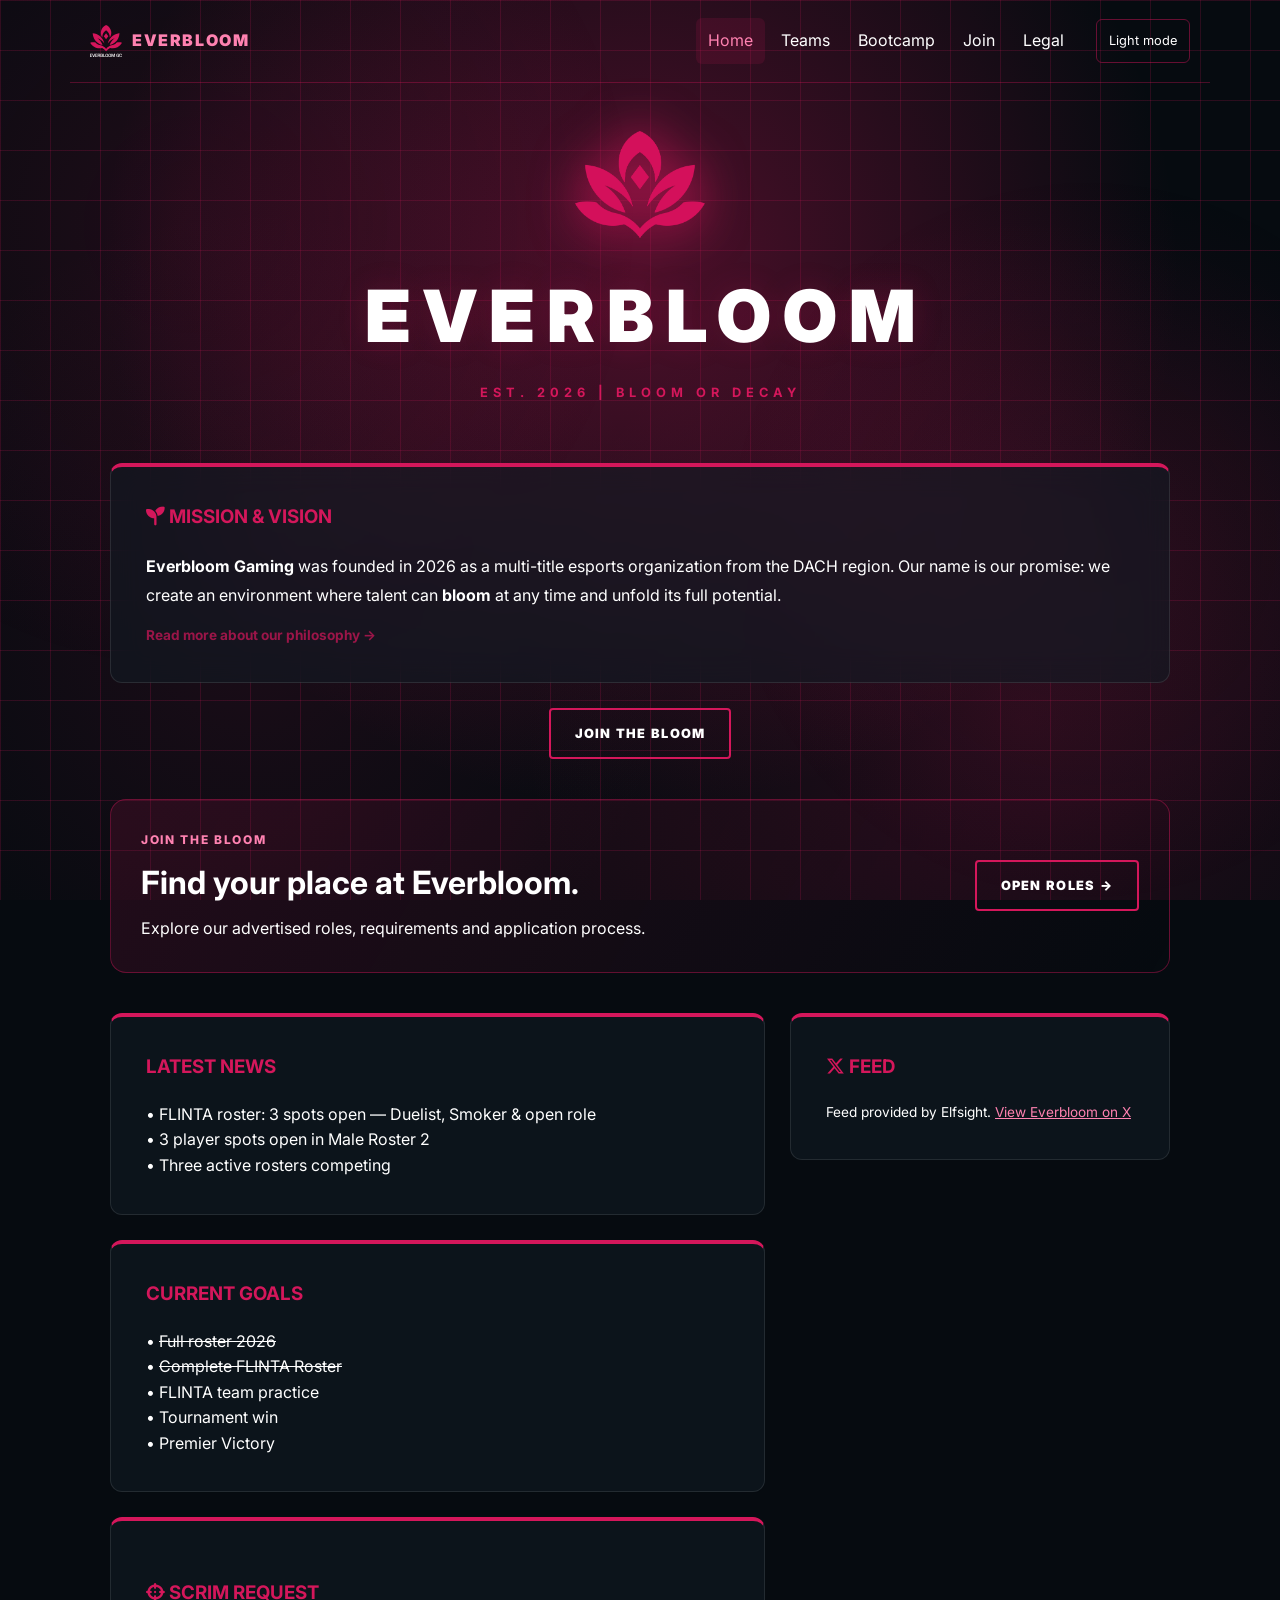
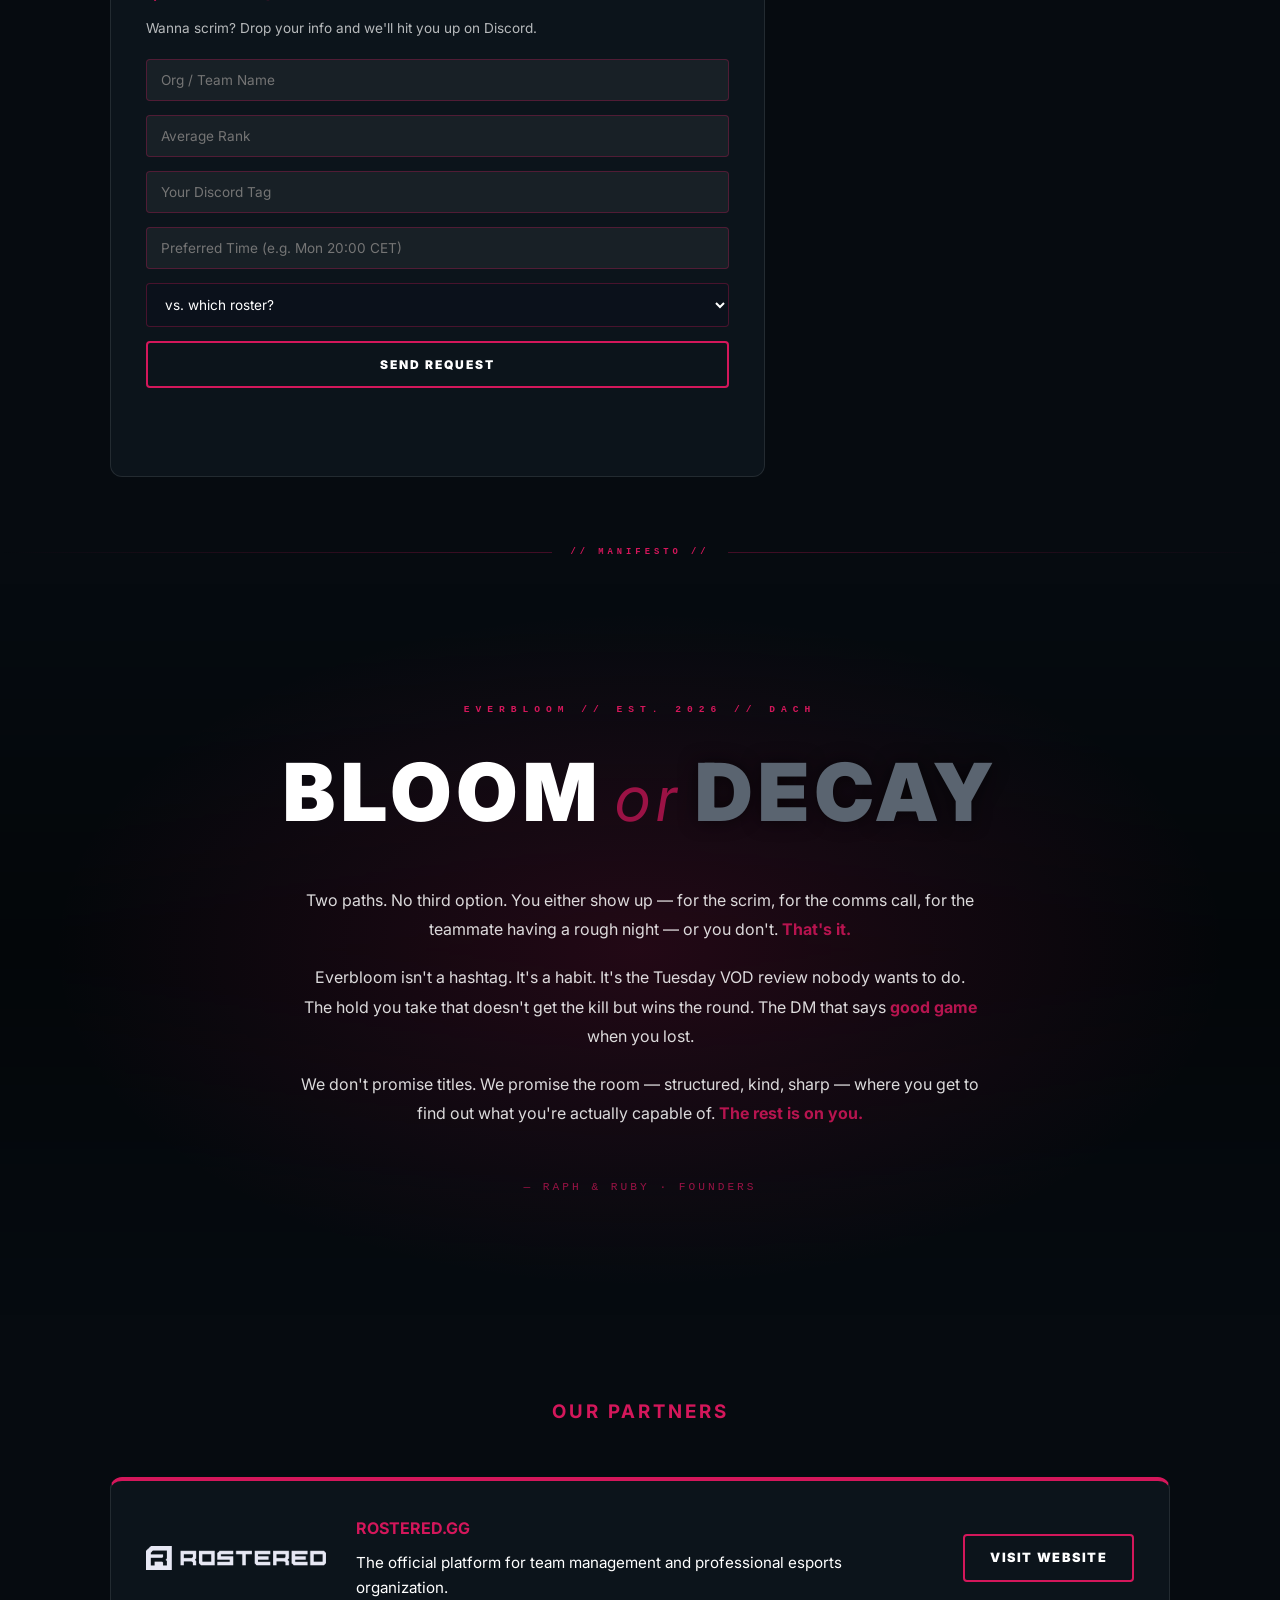
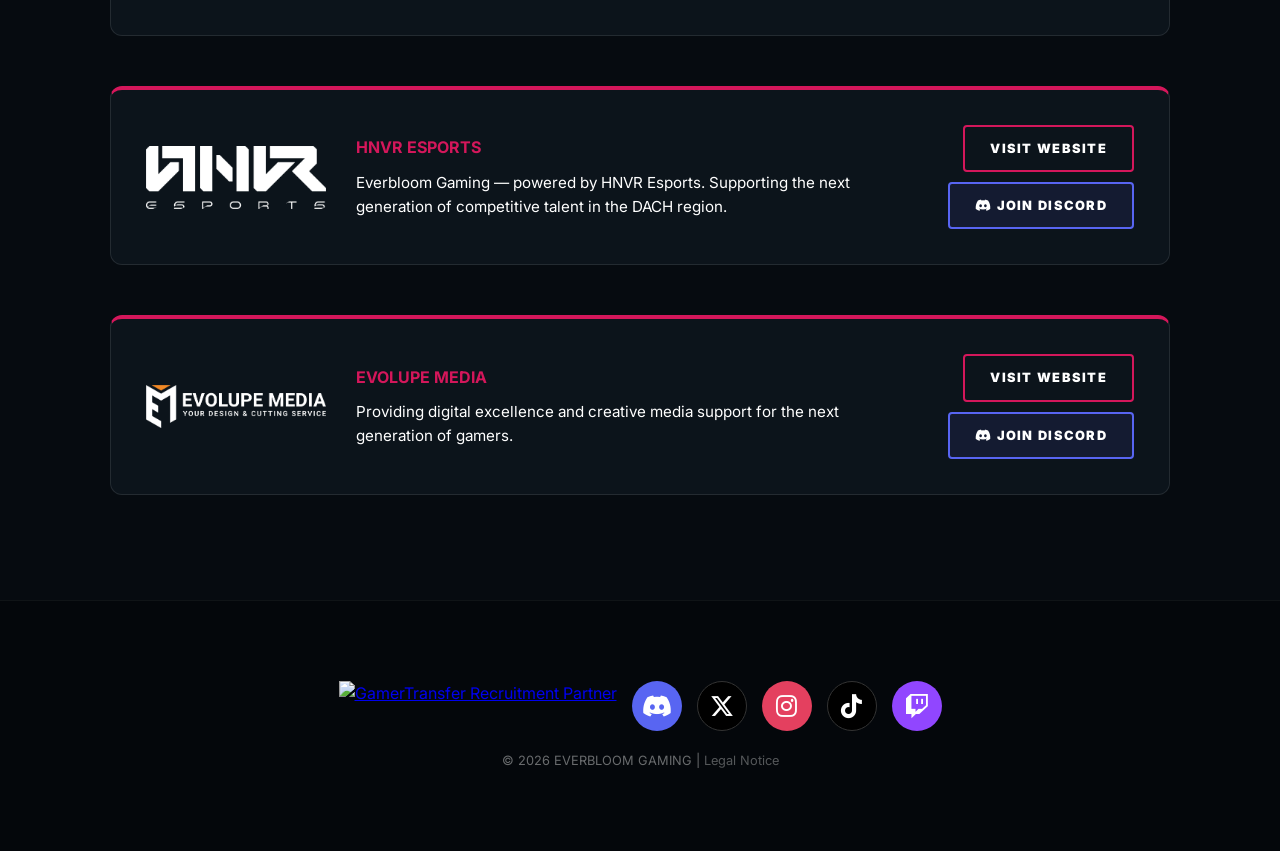
==== commit 420da4f2: "Remove Claire and update FLINTA recruitment" ====
--- a/valorant/index.html
+++ b/valorant/index.html
@@ -519,7 +519,7 @@
 <div class="news-column reveal">
 <div class="info-card">
 <h3>LATEST NEWS</h3>
-<p style="line-height: 1.6;">• FLINTA roster: looking for a Duelist<br/>• 3 player spots open in Male Roster 2<br/>• Three active rosters competing</p>
+<p style="line-height: 1.6;">• FLINTA roster: 3 spots open — Duelist, Smoker &amp; open role<br/>• 3 player spots open in Male Roster 2<br/>• Three active rosters competing</p>
 </div>
 <div class="info-card reveal">
 <h3>CURRENT GOALS</h3>
